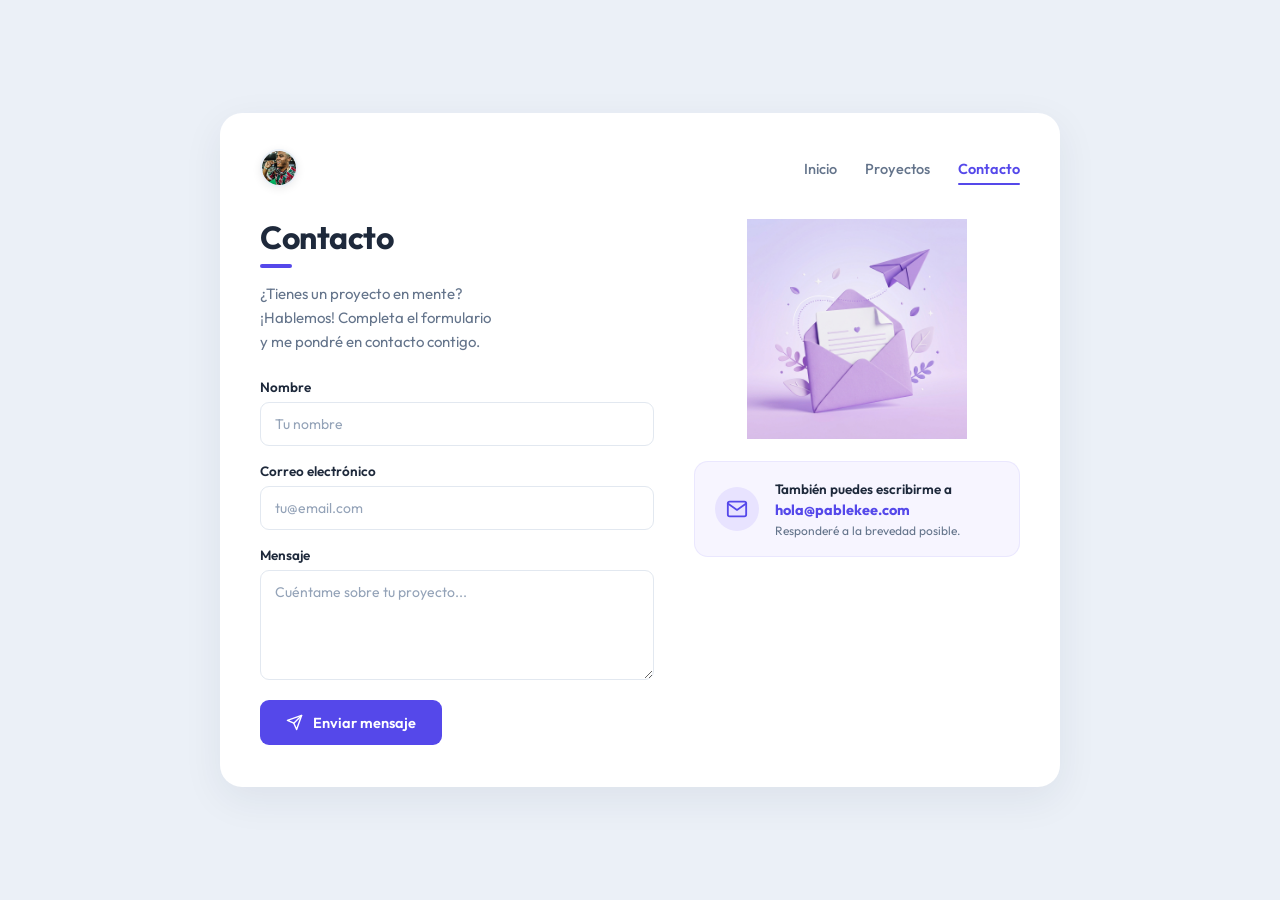
==== contacto.html @ ed8b93e9 "feat: agregar pagina contacto.html con formulario accesible y tarjeta de contacto directo" ====
<!DOCTYPE html>
<html lang="es">

<head>
    <meta charset="UTF-8">
    <meta name="viewport" content="width=device-width, initial-scale=1.0">

    <title>Contacto - pablekee</title>

    <!-- FAVICON / LOGO DE PESTAÑA -->
    <link rel="icon" type="image/png" href="img/avatar.png">

    <link rel="stylesheet" href="css/style.css">

    <link rel="preconnect" href="https://fonts.googleapis.com">
    <link rel="preconnect" href="https://fonts.gstatic.com" crossorigin>
    <link href="https://fonts.googleapis.com/css2?family=Outfit:wght@300;400;500;600;700&display=swap" rel="stylesheet">
</head>

<body>

    <main class="card card-wide">

        <!-- MENÚ DE NAVEGACIÓN -->
        <header>
            <nav class="nav">

                <a href="index.html" class="nav-logo" title="Inicio">
                    <img src="img/avatar.png" alt="Logo pablekee" class="nav-logo-img">
                </a>

                <ul class="nav-list">

                    <li>
                        <a href="index.html" class="nav-link">
                            Inicio
                        </a>
                    </li>

                    <li>
                        <a href="proyectos.html" class="nav-link">
                            Proyectos
                        </a>
                    </li>

                    <li>
                        <a href="contacto.html" class="nav-link active">
                            Contacto
                        </a>
                    </li>

                </ul>

            </nav>
        </header>

        <!-- SECCIÓN DE CONTACTO EN GRID -->
        <div class="contact-grid">

            <!-- COLUMNA IZQUIERDA: FORMULARIO -->
            <div class="contact-left">

                <section class="section-header">
                    <h1 class="section-title">Contacto</h1>
                    <p class="section-subtitle">
                        ¿Tienes un proyecto en mente?<br>
                        ¡Hablemos! Completa el formulario<br>
                        y me pondré en contacto contigo.
                    </p>
                </section>

                <form class="contact-form" action="#" method="POST">

                    <div class="form-group">
                        <label for="nombre">Nombre</label>
                        <input type="text" id="nombre" name="nombre" class="form-input" placeholder="Tu nombre" required>
                    </div>

                    <div class="form-group">
                        <label for="email">Correo electrónico</label>
                        <input type="email" id="email" name="email" class="form-input" placeholder="tu@email.com" required>
                    </div>

                    <div class="form-group">
                        <label for="mensaje">Mensaje</label>
                        <textarea id="mensaje" name="mensaje" class="form-input form-textarea" placeholder="Cuéntame sobre tu proyecto..." required></textarea>
                    </div>

                    <button type="submit" class="btn-submit">
                        <svg class="btn-icon" viewBox="0 0 24 24" fill="none" stroke="currentColor" stroke-width="2" stroke-linecap="round" stroke-linejoin="round">
                            <line x1="22" y1="2" x2="11" y2="13"></line>
                            <polygon points="22 2 15 22 11 13 2 9 22 2"></polygon>
                        </svg>
                        <span>Enviar mensaje</span>
                    </button>

                </form>

            </div>

            <!-- COLUMNA DERECHA: ILUSTRACIÓN Y CONTACTO DIRECTO -->
            <div class="contact-right">

                <div class="contact-illustration-wrap">
                    <img src="img/contacto-ilustracion.jpg" alt="Ilustración de sobre con carta y avión de papel" class="contact-illustration">
                </div>

                <div class="direct-contact-card">
                    <div class="direct-contact-icon">
                        <svg viewBox="0 0 24 24" fill="none" stroke="currentColor" stroke-width="2" stroke-linecap="round" stroke-linejoin="round">
                            <path d="M4 4h16c1.1 0 2 .9 2 2v12c0 1.1-.9 2-2 2H4c-1.1 0-2-.9-2-2V6c0-1.1.9-2 2-2z"></path>
                            <polyline points="22,6 12,13 2,6"></polyline>
                        </svg>
                    </div>
                    <div class="direct-contact-info">
                        <span class="direct-contact-label">También puedes escribirme a</span>
                        <a href="mailto:hola@pablekee.com" class="direct-contact-email">hola@pablekee.com</a>
                        <span class="direct-contact-note">Responderé a la brevedad posible.</span>
                    </div>
                </div>

            </div>

        </div>

    </main>

</body>

</html>
---- css/style.css ----
/* ==========================================================================
   VARIABLES Y CONFIGURACIÓN GLOBAL
   ========================================================================== */
:root {
    --primary: #5548ea;
    --primary-hover: #4335da;
    --primary-light: #f7f5ff;
    --primary-bubble: #e8e3ff;
    --text-title: #1e293b;
    --text-muted: #64748b;
    --text-body: #475569;
    --border-color: #e2e8f0;
    --border-subtle: #f1f3f7;
    --card-bg: #ffffff;
    --body-bg: #ebf0f7;
    --shadow-card: 0 12px 40px rgba(26, 42, 68, 0.07);
    --transition: all 0.25s cubic-bezier(0.4, 0, 0.2, 1);
}

/* ==========================================================================
   RESET BASE
   ========================================================================== */
* {
    margin: 0;
    padding: 0;
    box-sizing: border-box;
}

body {
    font-family: 'Outfit', -apple-system, BlinkMacSystemFont, 'Segoe UI', Roboto, sans-serif;
    background-color: var(--body-bg);
    color: var(--text-title);
    display: flex;
    justify-content: center;
    align-items: center;
    min-height: 100vh;
    padding: 24px 16px;
}

/* ==========================================================================
   CONTENEDOR PRINCIPAL (CARD)
   ========================================================================== */
.card {
    background-color: var(--card-bg);
    width: 100%;
    max-width: 520px;
    border-radius: 22px;
    box-shadow: var(--shadow-card);
    padding: 36px 40px 42px;
    display: flex;
    flex-direction: column;
    text-align: center;
    transition: var(--transition);
}

/* Para páginas con contenido horizontal amplio (Proyectos y Contacto) */
.card-wide {
    max-width: 840px;
    text-align: left;
}

/* ==========================================================================
   MENÚ DE NAVEGACIÓN SUPERIOR
   ========================================================================== */
.nav {
    width: 100%;
    display: flex;
    justify-content: space-between;
    align-items: center;
    margin-bottom: 32px;
}

.nav-logo {
    display: flex;
    align-items: center;
    text-decoration: none;
}

.nav-logo-img {
    width: 38px;
    height: 38px;
    border-radius: 50%;
    object-fit: cover;
    border: 2px solid var(--body-bg);
    box-shadow: 0 2px 8px rgba(0, 0, 0, 0.08);
    transition: var(--transition);
}

.nav-logo-img:hover {
    transform: scale(1.08);
    border-color: var(--primary);
}

.nav-list {
    display: flex;
    list-style: none;
    gap: 28px;
    margin-left: auto;
}

.nav-link {
    text-decoration: none;
    color: var(--text-muted);
    font-size: 14.5px;
    font-weight: 500;
    padding-bottom: 5px;
    position: relative;
    transition: color 0.2s ease;
}

.nav-link:hover {
    color: var(--text-title);
}

/* Pestaña activa con línea púrpura inferior */
.nav-link.active {
    color: var(--primary);
    font-weight: 600;
}

.nav-link.active::after {
    content: '';
    position: absolute;
    bottom: -2px;
    left: 0;
    width: 100%;
    height: 2.5px;
    background-color: var(--primary);
    border-radius: 2px;
}

/* ==========================================================================
   ENCABEZADOS DE SECCIÓN (PROYECTOS Y CONTACTO)
   ========================================================================== */
.section-header {
    margin-bottom: 24px;
    text-align: left;
}

.section-title {
    font-size: 32px;
    font-weight: 700;
    color: var(--text-title);
    letter-spacing: -0.5px;
    line-height: 1.15;
    position: relative;
    display: inline-block;
}

/* Pequeña barra púrpura decorativa bajo la primera palabra */
.section-title::after {
    content: '';
    display: block;
    width: 32px;
    height: 3.5px;
    background-color: var(--primary);
    border-radius: 2px;
    margin-top: 8px;
}

.section-subtitle {
    margin-top: 14px;
    font-size: 15px;
    color: var(--text-muted);
    line-height: 1.6;
}

/* ==========================================================================
   PÁGINA 1: INICIO (TARJETA DE PERFIL)
   ========================================================================== */
.avatar-wrapper {
    width: 140px;
    height: 140px;
    margin: 10px auto 20px;
    border-radius: 50%;
    background: #dbeafe;
    padding: 5px;
    box-shadow: 0 4px 14px rgba(85, 72, 234, 0.12);
}

.avatar {
    width: 100%;
    height: 100%;
    border-radius: 50%;
    object-fit: cover;
    display: block;
}

.name {
    font-size: 28px;
    font-weight: 700;
    color: var(--text-title);
    letter-spacing: -0.5px;
    margin-bottom: 6px;
}

.profession {
    font-size: 15px;
    font-weight: 500;
    color: var(--text-muted);
    margin-bottom: 18px;
}

.divider {
    width: 45px;
    height: 3px;
    background-color: #93c5fd;
    border: none;
    border-radius: 2px;
    margin: 0 auto 18px;
}

.bio {
    font-size: 14.5px;
    line-height: 1.6;
    color: var(--text-body);
    max-width: 420px;
    margin: 0 auto 26px;
}

.social-links {
    width: 100%;
    max-width: 300px;
    margin: 0 auto;
    display: flex;
    flex-direction: column;
    gap: 12px;
}

.social-btn {
    display: flex;
    align-items: center;
    justify-content: center;
    gap: 12px;
    padding: 12px 20px;
    border: 1.5px solid #c7d2fe;
    border-radius: 12px;
    background-color: #ffffff;
    color: #1e1b4b;
    text-decoration: none;
    font-size: 15px;
    font-weight: 600;
    transition: var(--transition);
}

.social-btn:hover {
    background-color: var(--primary-light);
    border-color: var(--primary);
    color: var(--primary);
    transform: translateY(-2px);
    box-shadow: 0 4px 12px rgba(85, 72, 234, 0.15);
}

.social-btn .icon {
    width: 19px;
    height: 19px;
    fill: none;
    stroke: currentColor;
    stroke-width: 2;
    stroke-linecap: round;
    stroke-linejoin: round;
    flex-shrink: 0;
    transition: transform 0.2s ease;
}

.social-btn:hover .icon {
    transform: scale(1.1);
}

/* ==========================================================================
   PÁGINA 2: PROYECTOS (LISTA DIVIDIDA CON IMÁGENES)
   ========================================================================== */
.projects-list {
    display: flex;
    flex-direction: column;
    width: 100%;
}

.project-item {
    display: flex;
    align-items: center;
    justify-content: space-between;
    gap: 36px;
    padding: 26px 0;
    border-bottom: 1px solid var(--border-subtle);
    transition: var(--transition);
}

.project-item:first-child {
    padding-top: 10px;
}

.project-item:last-child {
    border-bottom: none;
    padding-bottom: 10px;
}

.project-info {
    flex: 1;
    text-align: left;
}

.project-name {
    font-size: 20px;
    font-weight: 700;
    color: var(--text-title);
    margin-bottom: 10px;
    letter-spacing: -0.3px;
}

.project-desc {
    font-size: 14.5px;
    color: var(--text-muted);
    line-height: 1.55;
    margin-bottom: 16px;
    max-width: 420px;
}

.project-link {
    display: inline-flex;
    align-items: center;
    gap: 6px;
    color: var(--primary);
    font-size: 14.5px;
    font-weight: 600;
    text-decoration: none;
    transition: gap 0.2s ease, color 0.2s ease;
}

.project-link:hover {
    gap: 10px;
    color: var(--primary-hover);
}

.project-link .arrow {
    transition: transform 0.2s ease;
}

.project-link:hover .arrow {
    transform: translateX(3px);
}

.project-media {
    width: 270px;
    height: 175px;
    border-radius: 14px;
    overflow: hidden;
    flex-shrink: 0;
    background-color: var(--primary-light);
    box-shadow: 0 4px 16px rgba(85, 72, 234, 0.06);
}

.project-img {
    width: 100%;
    height: 100%;
    object-fit: cover;
    display: block;
    transition: transform 0.35s ease;
}

.project-item:hover .project-img {
    transform: scale(1.05);
}

/* ==========================================================================
   PÁGINA 3: CONTACTO (GRID FORMULARIO + TARJETA DIRECTA)
   ========================================================================== */
.contact-grid {
    display: grid;
    grid-template-columns: 1.15fr 0.95fr;
    gap: 40px;
    align-items: start;
    width: 100%;
}

.contact-left {
    display: flex;
    flex-direction: column;
}

.contact-form {
    display: flex;
    flex-direction: column;
    gap: 16px;
}

.form-group {
    display: flex;
    flex-direction: column;
    gap: 6px;
    text-align: left;
}

.form-group label {
    font-size: 13.5px;
    font-weight: 600;
    color: var(--text-title);
}

.form-input {
    width: 100%;
    padding: 12px 14px;
    border: 1.5px solid var(--border-color);
    border-radius: 9px;
    font-family: inherit;
    font-size: 14px;
    color: var(--text-title);
    background-color: #ffffff;
    transition: border-color 0.2s, box-shadow 0.2s;
}

.form-input::placeholder {
    color: #94a3b8;
}

.form-input:focus {
    outline: none;
    border-color: var(--primary);
    box-shadow: 0 0 0 3.5px rgba(85, 72, 234, 0.12);
}

.form-textarea {
    resize: vertical;
    min-height: 110px;
}

.btn-submit {
    display: inline-flex;
    align-items: center;
    justify-content: center;
    gap: 10px;
    background-color: var(--primary);
    color: #ffffff;
    border: none;
    border-radius: 9px;
    padding: 13px 26px;
    font-family: inherit;
    font-size: 14.5px;
    font-weight: 600;
    cursor: pointer;
    margin-top: 4px;
    align-self: flex-start;
    transition: var(--transition);
}

.btn-submit:hover {
    background-color: var(--primary-hover);
    transform: translateY(-2px);
    box-shadow: 0 6px 18px rgba(85, 72, 234, 0.32);
}

.btn-submit .btn-icon {
    width: 17px;
    height: 17px;
}

/* Columna Derecha de Contacto */
.contact-right {
    display: flex;
    flex-direction: column;
    align-items: center;
    gap: 22px;
}

.contact-illustration-wrap {
    width: 100%;
    max-width: 250px;
    display: flex;
    justify-content: center;
}

.contact-illustration {
    width: 100%;
    height: auto;
    max-height: 220px;
    object-fit: contain;
    border-radius: 14px;
}

.direct-contact-card {
    width: 100%;
    background-color: var(--primary-light);
    border-radius: 14px;
    padding: 18px 20px;
    display: flex;
    align-items: center;
    gap: 16px;
    text-align: left;
    border: 1px solid rgba(85, 72, 234, 0.08);
    transition: var(--transition);
}

.direct-contact-card:hover {
    box-shadow: 0 4px 16px rgba(85, 72, 234, 0.1);
    transform: translateY(-2px);
}

.direct-contact-icon {
    width: 44px;
    height: 44px;
    border-radius: 50%;
    background-color: var(--primary-bubble);
    color: var(--primary);
    display: flex;
    align-items: center;
    justify-content: center;
    flex-shrink: 0;
}

.direct-contact-icon svg {
    width: 22px;
    height: 22px;
}

.direct-contact-info {
    display: flex;
    flex-direction: column;
    gap: 2px;
}

.direct-contact-label {
    font-size: 13.5px;
    font-weight: 600;
    color: var(--text-title);
}

.direct-contact-email {
    font-size: 14.5px;
    font-weight: 700;
    color: var(--primary);
    text-decoration: none;
    transition: color 0.2s;
    word-break: break-all;
}

.direct-contact-email:hover {
    text-decoration: underline;
    color: var(--primary-hover);
}

.direct-contact-note {
    font-size: 12px;
    color: var(--text-muted);
    margin-top: 2px;
}

/* ==========================================================================
   RESPONSIVE DESIGN (ADAPTABILIDAD A DISPOSITIVOS MÓVILES)
   ========================================================================== */
@media (max-width: 768px) {
    body {
        padding: 16px 12px;
    }

    .card {
        padding: 28px 22px 34px;
        border-radius: 18px;
    }

    .nav {
        margin-bottom: 24px;
    }

    .nav-list {
        gap: 18px;
    }

    .nav-link {
        font-size: 13.5px;
    }

    /* Proyectos en móvil */
    .project-item {
        flex-direction: column-reverse;
        align-items: stretch;
        gap: 16px;
        padding: 22px 0;
    }

    .project-media {
        width: 100%;
        height: 190px;
    }

    .project-name {
        font-size: 18px;
    }

    /* Contacto en móvil */
    .contact-grid {
        grid-template-columns: 1fr;
        gap: 32px;
    }

    .btn-submit {
        width: 100%;
    }

    .contact-right {
        margin-top: 10px;
    }

    .contact-illustration-wrap {
        max-width: 200px;
    }
}
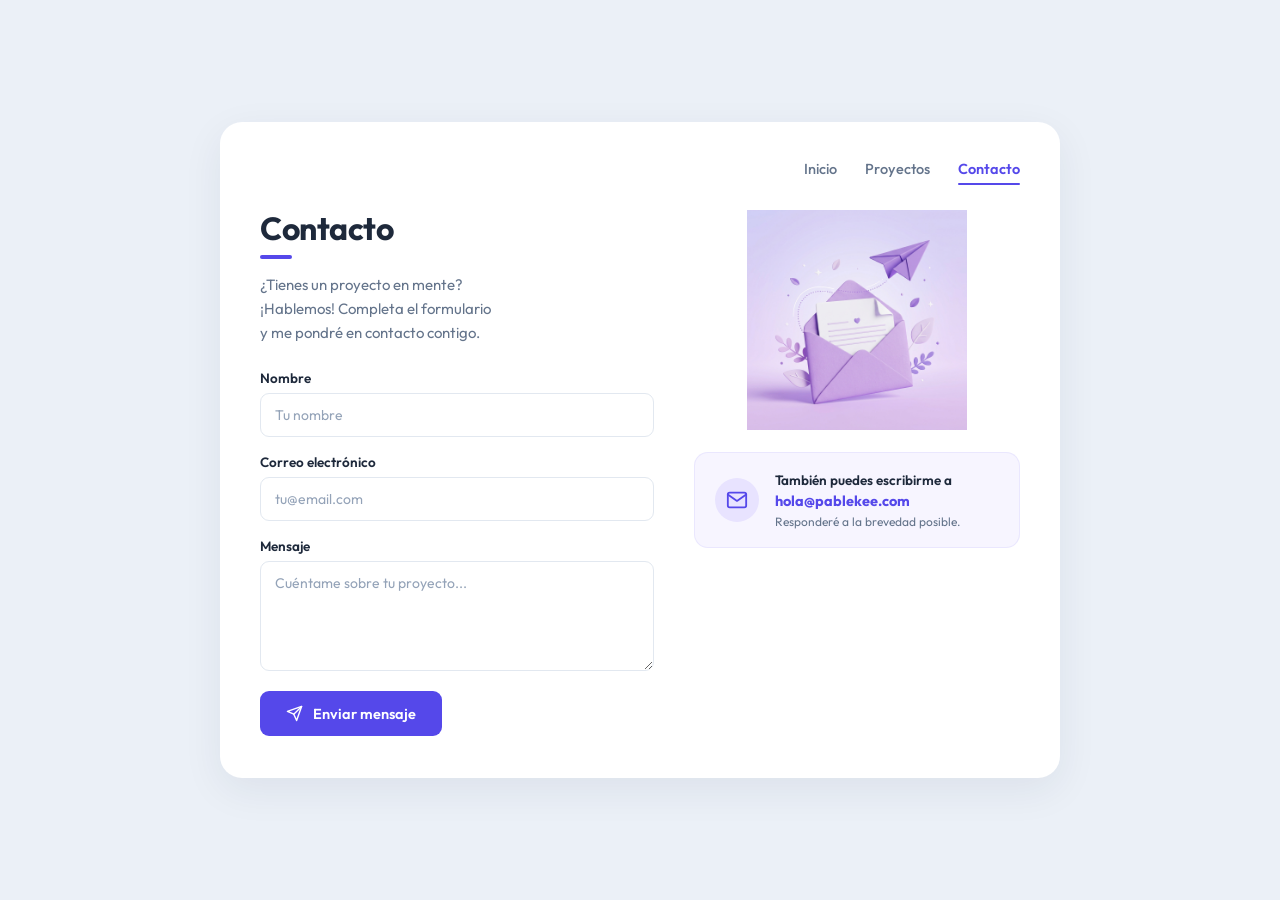
==== commit 37f373ea: "fix: eliminar icono de avatar del menu de navegacion y alinear a la derecha" ====
--- a/contacto.html
+++ b/contacto.html
@@ -24,10 +24,6 @@
         <!-- MENÚ DE NAVEGACIÓN -->
         <header>
             <nav class="nav">
-
-                <a href="index.html" class="nav-logo" title="Inicio">
-                    <img src="img/avatar.png" alt="Logo pablekee" class="nav-logo-img">
-                </a>
 
                 <ul class="nav-list">
 
@@ -73,21 +69,25 @@
 
                     <div class="form-group">
                         <label for="nombre">Nombre</label>
-                        <input type="text" id="nombre" name="nombre" class="form-input" placeholder="Tu nombre" required>
+                        <input type="text" id="nombre" name="nombre" class="form-input" placeholder="Tu nombre"
+                            required>
                     </div>
 
                     <div class="form-group">
                         <label for="email">Correo electrónico</label>
-                        <input type="email" id="email" name="email" class="form-input" placeholder="tu@email.com" required>
+                        <input type="email" id="email" name="email" class="form-input" placeholder="tu@email.com"
+                            required>
                     </div>
 
                     <div class="form-group">
                         <label for="mensaje">Mensaje</label>
-                        <textarea id="mensaje" name="mensaje" class="form-input form-textarea" placeholder="Cuéntame sobre tu proyecto..." required></textarea>
+                        <textarea id="mensaje" name="mensaje" class="form-input form-textarea"
+                            placeholder="Cuéntame sobre tu proyecto..." required></textarea>
                     </div>
 
                     <button type="submit" class="btn-submit">
-                        <svg class="btn-icon" viewBox="0 0 24 24" fill="none" stroke="currentColor" stroke-width="2" stroke-linecap="round" stroke-linejoin="round">
+                        <svg class="btn-icon" viewBox="0 0 24 24" fill="none" stroke="currentColor" stroke-width="2"
+                            stroke-linecap="round" stroke-linejoin="round">
                             <line x1="22" y1="2" x2="11" y2="13"></line>
                             <polygon points="22 2 15 22 11 13 2 9 22 2"></polygon>
                         </svg>
@@ -102,13 +102,16 @@
             <div class="contact-right">
 
                 <div class="contact-illustration-wrap">
-                    <img src="img/contacto-ilustracion.jpg" alt="Ilustración de sobre con carta y avión de papel" class="contact-illustration">
+                    <img src="img/contacto-ilustracion.jpg" alt="Ilustración de sobre con carta y avión de papel"
+                        class="contact-illustration">
                 </div>
 
                 <div class="direct-contact-card">
                     <div class="direct-contact-icon">
-                        <svg viewBox="0 0 24 24" fill="none" stroke="currentColor" stroke-width="2" stroke-linecap="round" stroke-linejoin="round">
-                            <path d="M4 4h16c1.1 0 2 .9 2 2v12c0 1.1-.9 2-2 2H4c-1.1 0-2-.9-2-2V6c0-1.1.9-2 2-2z"></path>
+                        <svg viewBox="0 0 24 24" fill="none" stroke="currentColor" stroke-width="2"
+                            stroke-linecap="round" stroke-linejoin="round">
+                            <path d="M4 4h16c1.1 0 2 .9 2 2v12c0 1.1-.9 2-2 2H4c-1.1 0-2-.9-2-2V6c0-1.1.9-2 2-2z">
+                            </path>
                             <polyline points="22,6 12,13 2,6"></polyline>
                         </svg>
                     </div>
@@ -127,4 +130,4 @@
 
 </body>
 
-</html>
+</html>
--- a/css/style.css
+++ b/css/style.css
@@ -65,37 +65,15 @@
 .nav {
     width: 100%;
     display: flex;
-    justify-content: space-between;
+    justify-content: flex-end;
     align-items: center;
     margin-bottom: 32px;
-}
-
-.nav-logo {
-    display: flex;
-    align-items: center;
-    text-decoration: none;
-}
-
-.nav-logo-img {
-    width: 38px;
-    height: 38px;
-    border-radius: 50%;
-    object-fit: cover;
-    border: 2px solid var(--body-bg);
-    box-shadow: 0 2px 8px rgba(0, 0, 0, 0.08);
-    transition: var(--transition);
-}
-
-.nav-logo-img:hover {
-    transform: scale(1.08);
-    border-color: var(--primary);
 }
 
 .nav-list {
     display: flex;
     list-style: none;
     gap: 28px;
-    margin-left: auto;
 }
 
 .nav-link {
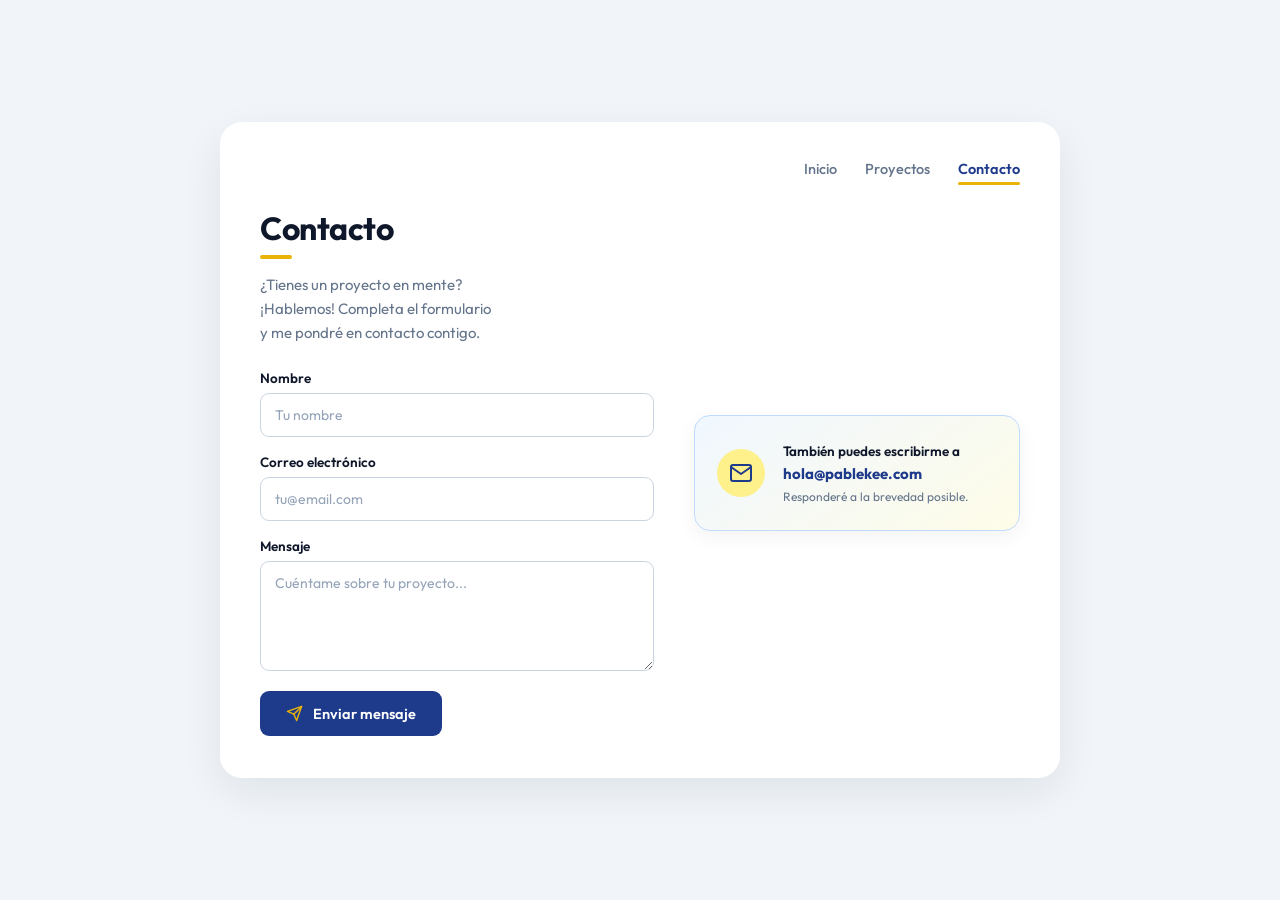
==== commit dba1ce18: "enlaces de canva" ====
--- a/contacto.html
+++ b/contacto.html
@@ -98,13 +98,8 @@
 
             </div>
 
-            <!-- COLUMNA DERECHA: ILUSTRACIÓN Y CONTACTO DIRECTO -->
+            <!-- COLUMNA DERECHA: CONTACTO DIRECTO -->
             <div class="contact-right">
-
-                <div class="contact-illustration-wrap">
-                    <img src="img/contacto-ilustracion.jpg" alt="Ilustración de sobre con carta y avión de papel"
-                        class="contact-illustration">
-                </div>
 
                 <div class="direct-contact-card">
                     <div class="direct-contact-icon">
--- a/css/style.css
+++ b/css/style.css
@@ -1,19 +1,30 @@
 /* ==========================================================================
-   VARIABLES Y CONFIGURACIÓN GLOBAL
+   VARIABLES Y CONFIGURACIÓN GLOBAL (PALETA AZUL Y AMARILLO)
    ========================================================================== */
 :root {
-    --primary: #5548ea;
-    --primary-hover: #4335da;
-    --primary-light: #f7f5ff;
-    --primary-bubble: #e8e3ff;
-    --text-title: #1e293b;
-    --text-muted: #64748b;
-    --text-body: #475569;
-    --border-color: #e2e8f0;
-    --border-subtle: #f1f3f7;
-    --card-bg: #ffffff;
-    --body-bg: #ebf0f7;
-    --shadow-card: 0 12px 40px rgba(26, 42, 68, 0.07);
+    /* Azules */
+    --primary: #1d4ed8;            /* Azul vibrante elegante */
+    --primary-dark: #1e3a8a;       /* Azul marino profundo */
+    --primary-hover: #172554;      /* Azul noche para contrastes */
+    --primary-light: #f0f7ff;      /* Fondo azul cielo muy suave */
+    --primary-bubble: #dbeafe;     /* Azul claro para aros e iconos */
+
+    /* Amarillos */
+    --accent: #eab308;             /* Amarillo oro brillante */
+    --accent-hover: #ca8a04;       /* Amarillo dorado oscuro para hover */
+    --accent-light: #fefce8;       /* Amarillo crema sutil */
+    --accent-bubble: #fef08a;      /* Amarillo suave para iconos */
+
+    /* Textos y neutros */
+    --text-title: #0f172a;         /* Azul marino muy oscuro */
+    --text-muted: #64748b;         /* Gris azulado elegante */
+    --text-body: #334155;          /* Gris pizarra de alta legibilidad */
+    
+    --border-color: #cbd5e1;       /* Bordes de inputs */
+    --border-subtle: #f1f5f9;      /* Divisores entre proyectos */
+    --card-bg: #ffffff;            /* Blanco puro para tarjeta central */
+    --body-bg: #f1f5f9;            /* Fondo exterior gris azulado */
+    --shadow-card: 0 14px 40px rgba(15, 23, 42, 0.08);
     --transition: all 0.25s cubic-bezier(0.4, 0, 0.2, 1);
 }
 
@@ -87,12 +98,12 @@
 }
 
 .nav-link:hover {
-    color: var(--text-title);
-}
-
-/* Pestaña activa con línea púrpura inferior */
+    color: var(--primary-dark);
+}
+
+/* Pestaña activa con línea amarilla inferior */
 .nav-link.active {
-    color: var(--primary);
+    color: var(--primary-dark);
     font-weight: 600;
 }
 
@@ -102,8 +113,8 @@
     bottom: -2px;
     left: 0;
     width: 100%;
-    height: 2.5px;
-    background-color: var(--primary);
+    height: 3px;
+    background-color: var(--accent);
     border-radius: 2px;
 }
 
@@ -125,13 +136,13 @@
     display: inline-block;
 }
 
-/* Pequeña barra púrpura decorativa bajo la primera palabra */
+/* Barra amarilla decorativa bajo el título */
 .section-title::after {
     content: '';
     display: block;
     width: 32px;
     height: 3.5px;
-    background-color: var(--primary);
+    background-color: var(--accent);
     border-radius: 2px;
     margin-top: 8px;
 }
@@ -153,7 +164,7 @@
     border-radius: 50%;
     background: #dbeafe;
     padding: 5px;
-    box-shadow: 0 4px 14px rgba(85, 72, 234, 0.12);
+    box-shadow: 0 4px 16px rgba(29, 78, 216, 0.15);
 }
 
 .avatar {
@@ -179,10 +190,11 @@
     margin-bottom: 18px;
 }
 
+/* Línea divisoria en amarillo */
 .divider {
     width: 45px;
     height: 3px;
-    background-color: #93c5fd;
+    background-color: var(--accent);
     border: none;
     border-radius: 2px;
     margin: 0 auto 18px;
@@ -211,10 +223,10 @@
     justify-content: center;
     gap: 12px;
     padding: 12px 20px;
-    border: 1.5px solid #c7d2fe;
+    border: 1.5px solid #bfdbfe;
     border-radius: 12px;
     background-color: #ffffff;
-    color: #1e1b4b;
+    color: var(--primary-dark);
     text-decoration: none;
     font-size: 15px;
     font-weight: 600;
@@ -226,7 +238,7 @@
     border-color: var(--primary);
     color: var(--primary);
     transform: translateY(-2px);
-    box-shadow: 0 4px 12px rgba(85, 72, 234, 0.15);
+    box-shadow: 0 4px 12px rgba(29, 78, 216, 0.15);
 }
 
 .social-btn .icon {
@@ -307,10 +319,12 @@
 
 .project-link:hover {
     gap: 10px;
-    color: var(--primary-hover);
+    color: var(--accent-hover);
 }
 
 .project-link .arrow {
+    color: var(--accent);
+    font-weight: bold;
     transition: transform 0.2s ease;
 }
 
@@ -325,7 +339,8 @@
     overflow: hidden;
     flex-shrink: 0;
     background-color: var(--primary-light);
-    box-shadow: 0 4px 16px rgba(85, 72, 234, 0.06);
+    border: 1.5px solid #e2e8f0;
+    box-shadow: 0 4px 16px rgba(15, 23, 42, 0.06);
 }
 
 .project-img {
@@ -347,7 +362,7 @@
     display: grid;
     grid-template-columns: 1.15fr 0.95fr;
     gap: 40px;
-    align-items: start;
+    align-items: center;
     width: 100%;
 }
 
@@ -394,7 +409,7 @@
 .form-input:focus {
     outline: none;
     border-color: var(--primary);
-    box-shadow: 0 0 0 3.5px rgba(85, 72, 234, 0.12);
+    box-shadow: 0 0 0 3.5px rgba(29, 78, 216, 0.15);
 }
 
 .form-textarea {
@@ -407,7 +422,7 @@
     align-items: center;
     justify-content: center;
     gap: 10px;
-    background-color: var(--primary);
+    background-color: var(--primary-dark);
     color: #ffffff;
     border: none;
     border-radius: 9px;
@@ -421,64 +436,59 @@
     transition: var(--transition);
 }
 
-.btn-submit:hover {
-    background-color: var(--primary-hover);
-    transform: translateY(-2px);
-    box-shadow: 0 6px 18px rgba(85, 72, 234, 0.32);
-}
-
 .btn-submit .btn-icon {
     width: 17px;
     height: 17px;
+    color: var(--accent);
+    transition: color 0.2s ease;
+}
+
+.btn-submit:hover {
+    background-color: var(--accent);
+    color: var(--text-title);
+    transform: translateY(-2px);
+    box-shadow: 0 6px 20px rgba(234, 179, 8, 0.4);
+}
+
+.btn-submit:hover .btn-icon {
+    color: var(--text-title);
 }
 
 /* Columna Derecha de Contacto */
 .contact-right {
     display: flex;
     flex-direction: column;
-    align-items: center;
-    gap: 22px;
-}
-
-.contact-illustration-wrap {
-    width: 100%;
-    max-width: 250px;
-    display: flex;
     justify-content: center;
-}
-
-.contact-illustration {
-    width: 100%;
-    height: auto;
-    max-height: 220px;
-    object-fit: contain;
-    border-radius: 14px;
+    align-items: center;
+    height: 100%;
 }
 
 .direct-contact-card {
     width: 100%;
-    background-color: var(--primary-light);
-    border-radius: 14px;
-    padding: 18px 20px;
-    display: flex;
-    align-items: center;
-    gap: 16px;
+    background: linear-gradient(145deg, #f0f7ff 0%, #fefce8 100%);
+    border-radius: 16px;
+    padding: 26px 22px;
+    display: flex;
+    align-items: center;
+    gap: 18px;
     text-align: left;
-    border: 1px solid rgba(85, 72, 234, 0.08);
+    border: 1.5px solid #bfdbfe;
+    box-shadow: 0 6px 20px rgba(15, 23, 42, 0.05);
     transition: var(--transition);
 }
 
 .direct-contact-card:hover {
-    box-shadow: 0 4px 16px rgba(85, 72, 234, 0.1);
+    border-color: var(--accent);
+    box-shadow: 0 8px 24px rgba(29, 78, 216, 0.12);
     transform: translateY(-2px);
 }
 
 .direct-contact-icon {
-    width: 44px;
-    height: 44px;
+    width: 48px;
+    height: 48px;
     border-radius: 50%;
-    background-color: var(--primary-bubble);
-    color: var(--primary);
+    background-color: var(--accent-bubble);
+    color: var(--primary-dark);
     display: flex;
     align-items: center;
     justify-content: center;
@@ -486,14 +496,14 @@
 }
 
 .direct-contact-icon svg {
-    width: 22px;
-    height: 22px;
+    width: 24px;
+    height: 24px;
 }
 
 .direct-contact-info {
     display: flex;
     flex-direction: column;
-    gap: 2px;
+    gap: 4px;
 }
 
 .direct-contact-label {
@@ -503,9 +513,9 @@
 }
 
 .direct-contact-email {
-    font-size: 14.5px;
+    font-size: 15px;
     font-weight: 700;
-    color: var(--primary);
+    color: var(--primary-dark);
     text-decoration: none;
     transition: color 0.2s;
     word-break: break-all;
@@ -513,7 +523,7 @@
 
 .direct-contact-email:hover {
     text-decoration: underline;
-    color: var(--primary-hover);
+    color: var(--accent-hover);
 }
 
 .direct-contact-note {
@@ -557,7 +567,7 @@
 
     .project-media {
         width: 100%;
-        height: 190px;
+        height: 200px;
     }
 
     .project-name {
@@ -567,7 +577,7 @@
     /* Contacto en móvil */
     .contact-grid {
         grid-template-columns: 1fr;
-        gap: 32px;
+        gap: 28px;
     }
 
     .btn-submit {
@@ -575,10 +585,6 @@
     }
 
     .contact-right {
-        margin-top: 10px;
-    }
-
-    .contact-illustration-wrap {
-        max-width: 200px;
+        margin-top: 6px;
     }
 }
